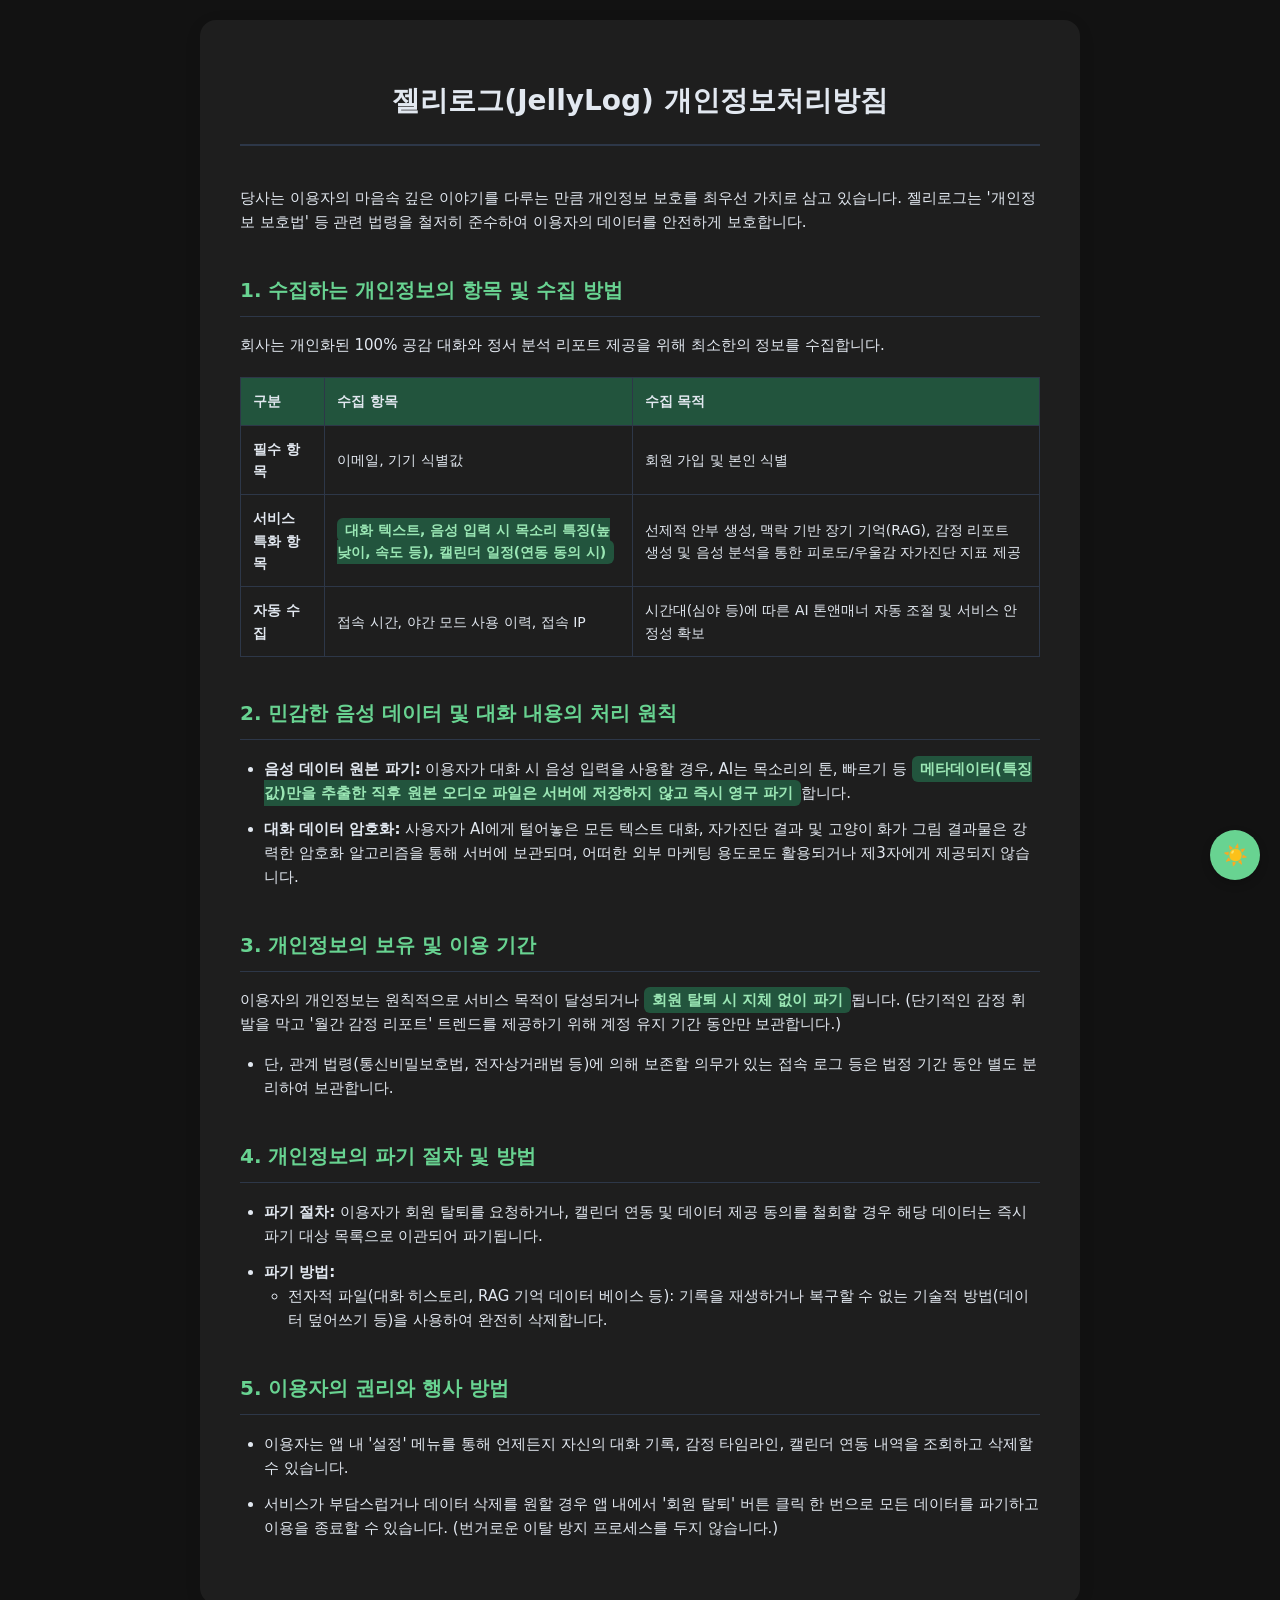
==== privacy.html @ 8bd74196 "footer 추가" ====
<!DOCTYPE html>
<html lang="ko">
<head>
    <meta charset="UTF-8">
    <meta name="viewport" content="width=device-width, initial-scale=1.0">
    <title>젤리로그(JellyLog) 개인정보처리방침</title>
    <style>
        :root {
            --bg-color: #f7f9fc;
            --container-bg: #ffffff;
            --text-main: #2d3748;
            --text-muted: #718096;
            --accent: #48bb78;
            --border-color: #e2e8f0;
            --highlight-bg: #f0fff4;
            --highlight-text: #276749;
        }

        [data-theme="dark"] {
            --bg-color: #121212;
            --container-bg: #1e1e1e;
            --text-main: #e2e8f0;
            --text-muted: #a0aec0;
            --accent: #68d391;
            --border-color: #2d3748;
            --highlight-bg: #22543d;
            --highlight-text: #9ae6b4;
        }

        body {
            font-family: 'Pretendard', -apple-system, BlinkMacSystemFont, system-ui, Roboto, 'Helvetica Neue', 'Segoe UI', 'Apple SD Gothic Neo', 'Noto Sans KR', 'Malgun Gothic', sans-serif;
            line-height: 1.6;
            color: var(--text-main);
            background-color: var(--bg-color);
            padding: 20px;
            margin: 0;
            transition: all 0.3s ease;
        }

        .container {
            max-width: 800px;
            margin: 0 auto;
            background: var(--container-bg);
            padding: 40px;
            border-radius: 16px;
            box-shadow: 0 4px 20px rgba(0,0,0,0.05);
            transition: all 0.3s ease;
        }

        h1 {
            text-align: center;
            color: var(--text-main);
            border-bottom: 2px solid var(--border-color);
            padding-bottom: 20px;
            margin-bottom: 40px;
            font-size: 28px;
            font-weight: 700;
        }

        h2 {
            color: var(--accent);
            margin-top: 40px;
            border-bottom: 1px solid var(--border-color);
            padding-bottom: 10px;
            font-size: 20px;
            font-weight: 600;
        }

        p, li {
            font-size: 15px;
            color: var(--text-main);
            margin-bottom: 12px;
        }

        ul {
            padding-left: 24px;
            margin-bottom: 24px;
        }

        .highlight {
            background-color: var(--highlight-bg);
            color: var(--highlight-text);
            padding: 4px 8px;
            border-radius: 6px;
            font-weight: 600;
        }

        table {
            width: 100%;
            border-collapse: collapse;
            margin: 20px 0;
            font-size: 14px;
        }

        th, td {
            border: 1px solid var(--border-color);
            padding: 12px;
            text-align: left;
            color: var(--text-main);
        }

        th {
            background-color: var(--highlight-bg);
            font-weight: 600;
        }

        .theme-toggle {
            position: fixed;
            bottom: 20px;
            right: 20px;
            background-color: var(--accent);
            color: #fff;
            border: none;
            border-radius: 50%;
            width: 50px;
            height: 50px;
            cursor: pointer;
            box-shadow: 0 4px 10px rgba(0,0,0,0.2);
            font-size: 20px;
            display: flex;
            align-items: center;
            justify-content: center;
            transition: transform 0.2s;
        }

        .theme-toggle:hover {
            transform: scale(1.1);
        }
    </style>
</head>
<body data-theme="dark"> <!-- 앱 기획에 맞춰 야간(다크) 모드를 기본값으로 적용 -->
    <div class="container">
        <h1>젤리로그(JellyLog) 개인정보처리방침</h1>
        <p>당사는 이용자의 마음속 깊은 이야기를 다루는 만큼 개인정보 보호를 최우선 가치로 삼고 있습니다. 젤리로그는 '개인정보 보호법' 등 관련 법령을 철저히 준수하여 이용자의 데이터를 안전하게 보호합니다.</p>
        
        <h2>1. 수집하는 개인정보의 항목 및 수집 방법</h2>
        <p>회사는 개인화된 100% 공감 대화와 정서 분석 리포트 제공을 위해 최소한의 정보를 수집합니다.</p>
        <table>
            <thead>
                <tr>
                    <th>구분</th>
                    <th>수집 항목</th>
                    <th>수집 목적</th>
                </tr>
            </thead>
            <tbody>
                <tr>
                    <td><strong>필수 항목</strong></td>
                    <td>이메일, 기기 식별값</td>
                    <td>회원 가입 및 본인 식별</td>
                </tr>
                <tr>
                    <td><strong>서비스 특화 항목</strong></td>
                    <td><span class="highlight">대화 텍스트, 음성 입력 시 목소리 특징(높낮이, 속도 등), 캘린더 일정(연동 동의 시)</span></td>
                    <td>선제적 안부 생성, 맥락 기반 장기 기억(RAG), 감정 리포트 생성 및 음성 분석을 통한 피로도/우울감 자가진단 지표 제공</td>
                </tr>
                <tr>
                    <td><strong>자동 수집</strong></td>
                    <td>접속 시간, 야간 모드 사용 이력, 접속 IP</td>
                    <td>시간대(심야 등)에 따른 AI 톤앤매너 자동 조절 및 서비스 안정성 확보</td>
                </tr>
            </tbody>
        </table>
        
        <h2>2. 민감한 음성 데이터 및 대화 내용의 처리 원칙</h2>
        <ul>
            <li><strong>음성 데이터 원본 파기:</strong> 이용자가 대화 시 음성 입력을 사용할 경우, AI는 목소리의 톤, 빠르기 등 <span class="highlight">메타데이터(특징값)만을 추출한 직후 원본 오디오 파일은 서버에 저장하지 않고 즉시 영구 파기</span>합니다.</li>
            <li><strong>대화 데이터 암호화:</strong> 사용자가 AI에게 털어놓은 모든 텍스트 대화, 자가진단 결과 및 고양이 화가 그림 결과물은 강력한 암호화 알고리즘을 통해 서버에 보관되며, 어떠한 외부 마케팅 용도로도 활용되거나 제3자에게 제공되지 않습니다.</li>
        </ul>
        
        <h2>3. 개인정보의 보유 및 이용 기간</h2>
        <p>이용자의 개인정보는 원칙적으로 서비스 목적이 달성되거나 <span class="highlight">회원 탈퇴 시 지체 없이 파기</span>됩니다. (단기적인 감정 휘발을 막고 '월간 감정 리포트' 트렌드를 제공하기 위해 계정 유지 기간 동안만 보관합니다.)</p>
        <ul>
            <li>단, 관계 법령(통신비밀보호법, 전자상거래법 등)에 의해 보존할 의무가 있는 접속 로그 등은 법정 기간 동안 별도 분리하여 보관합니다.</li>
        </ul>
        
        <h2>4. 개인정보의 파기 절차 및 방법</h2>
        <ul>
            <li><strong>파기 절차:</strong> 이용자가 회원 탈퇴를 요청하거나, 캘린더 연동 및 데이터 제공 동의를 철회할 경우 해당 데이터는 즉시 파기 대상 목록으로 이관되어 파기됩니다.</li>
            <li><strong>파기 방법:</strong> 
                <ul>
                    <li>전자적 파일(대화 히스토리, RAG 기억 데이터 베이스 등): 기록을 재생하거나 복구할 수 없는 기술적 방법(데이터 덮어쓰기 등)을 사용하여 완전히 삭제합니다.</li>
                </ul>
            </li>
        </ul>
        
        <h2>5. 이용자의 권리와 행사 방법</h2>
        <ul>
            <li>이용자는 앱 내 '설정' 메뉴를 통해 언제든지 자신의 대화 기록, 감정 타임라인, 캘린더 연동 내역을 조회하고 삭제할 수 있습니다.</li>
            <li>서비스가 부담스럽거나 데이터 삭제를 원할 경우 앱 내에서 '회원 탈퇴' 버튼 클릭 한 번으로 모든 데이터를 파기하고 이용을 종료할 수 있습니다. (번거로운 이탈 방지 프로세스를 두지 않습니다.)</li>
        </ul>
    </div>

    <button class="theme-toggle" onclick="toggleTheme()" aria-label="Toggle Light/Dark Mode">☀️</button>

    <script>
        function toggleTheme() {
            const body = document.body;
            const currentTheme = body.getAttribute('data-theme');
            const btn = document.querySelector('.theme-toggle');
            
            if (currentTheme === 'dark') {
                body.removeAttribute('data-theme');
                btn.textContent = '🌙';
            } else {
                body.setAttribute('data-theme', 'dark');
                btn.textContent = '☀️';
            }
        }
    </script>
</body>
</html>
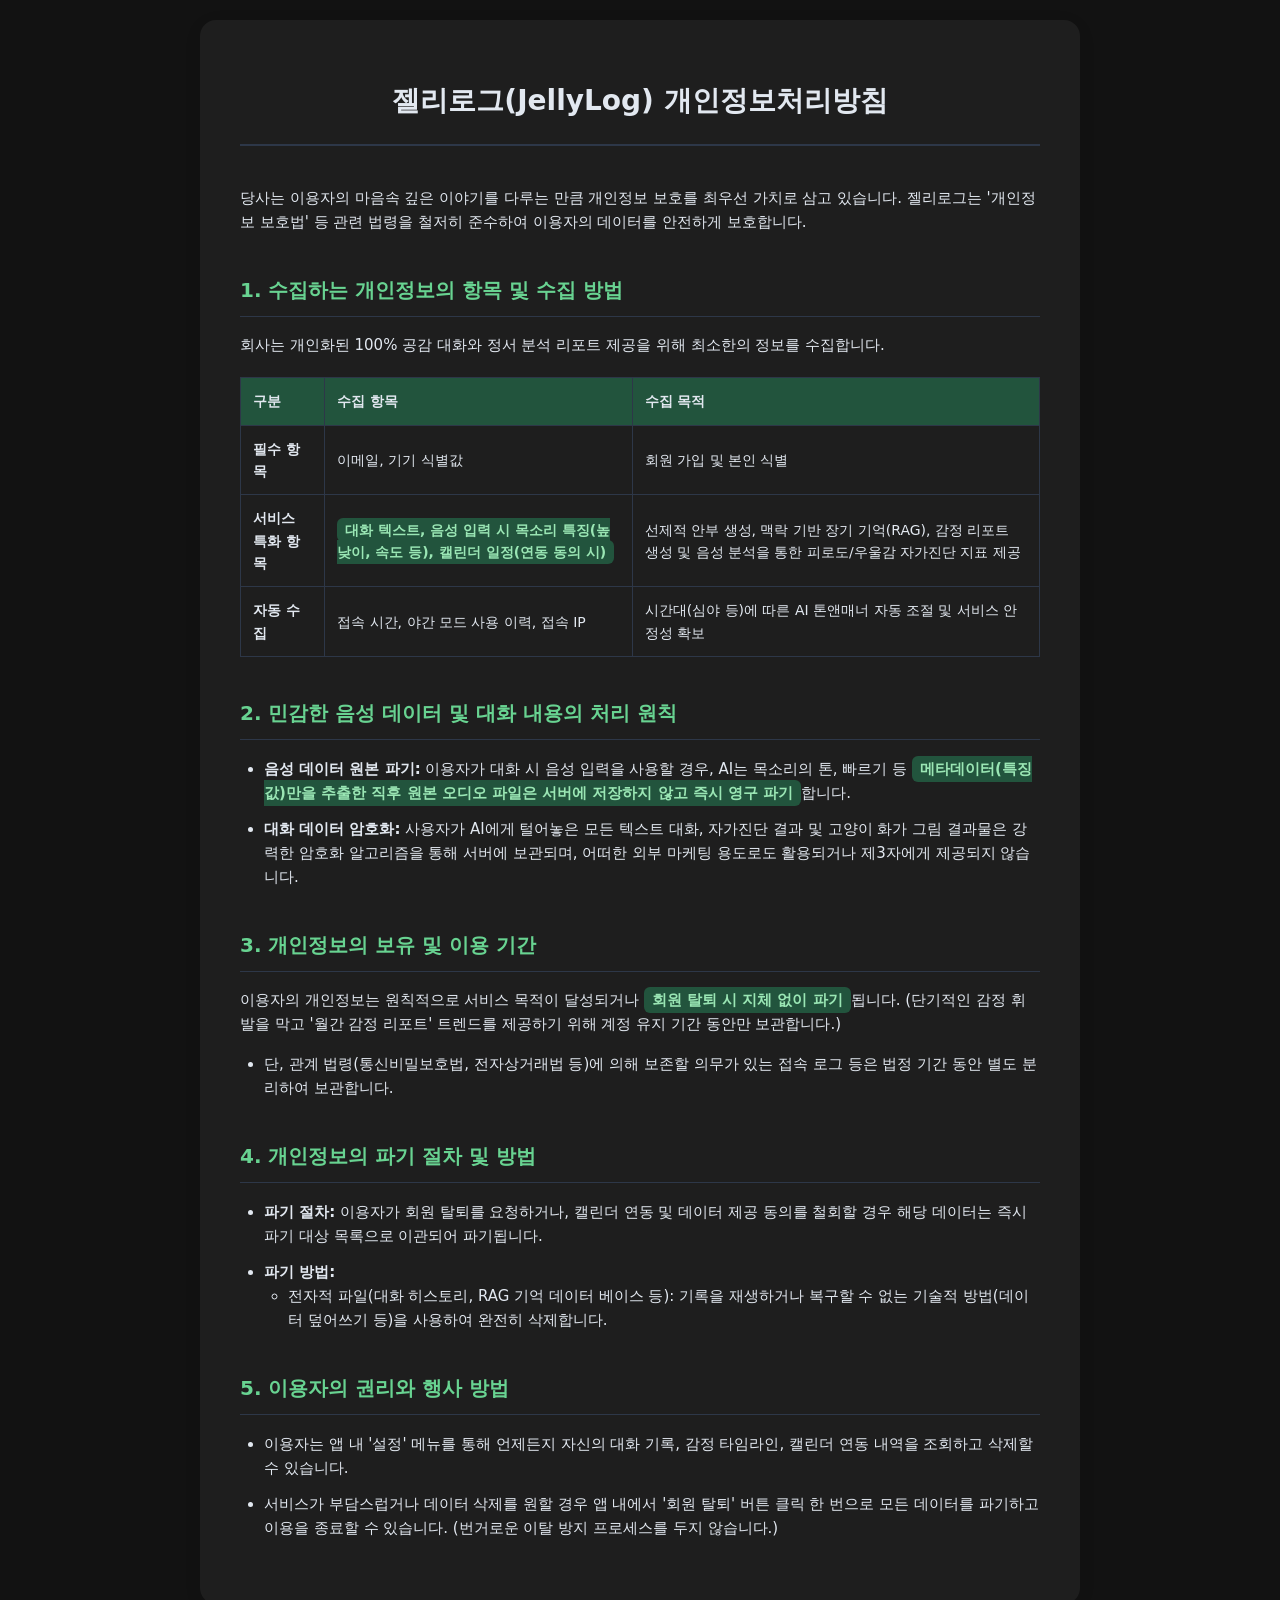
==== commit 9e7a42d6: "내용 수정" ====
--- a/privacy.html
+++ b/privacy.html
@@ -191,7 +191,7 @@
         </ul>
     </div>
 
-    <button class="theme-toggle" onclick="toggleTheme()" aria-label="Toggle Light/Dark Mode">☀️</button>
+    <!-- <button class="theme-toggle" onclick="toggleTheme()" aria-label="Toggle Light/Dark Mode">☀️</button>
 
     <script>
         function toggleTheme() {
@@ -207,6 +207,6 @@
                 btn.textContent = '☀️';
             }
         }
-    </script>
+    </script> -->
 </body>
 </html>
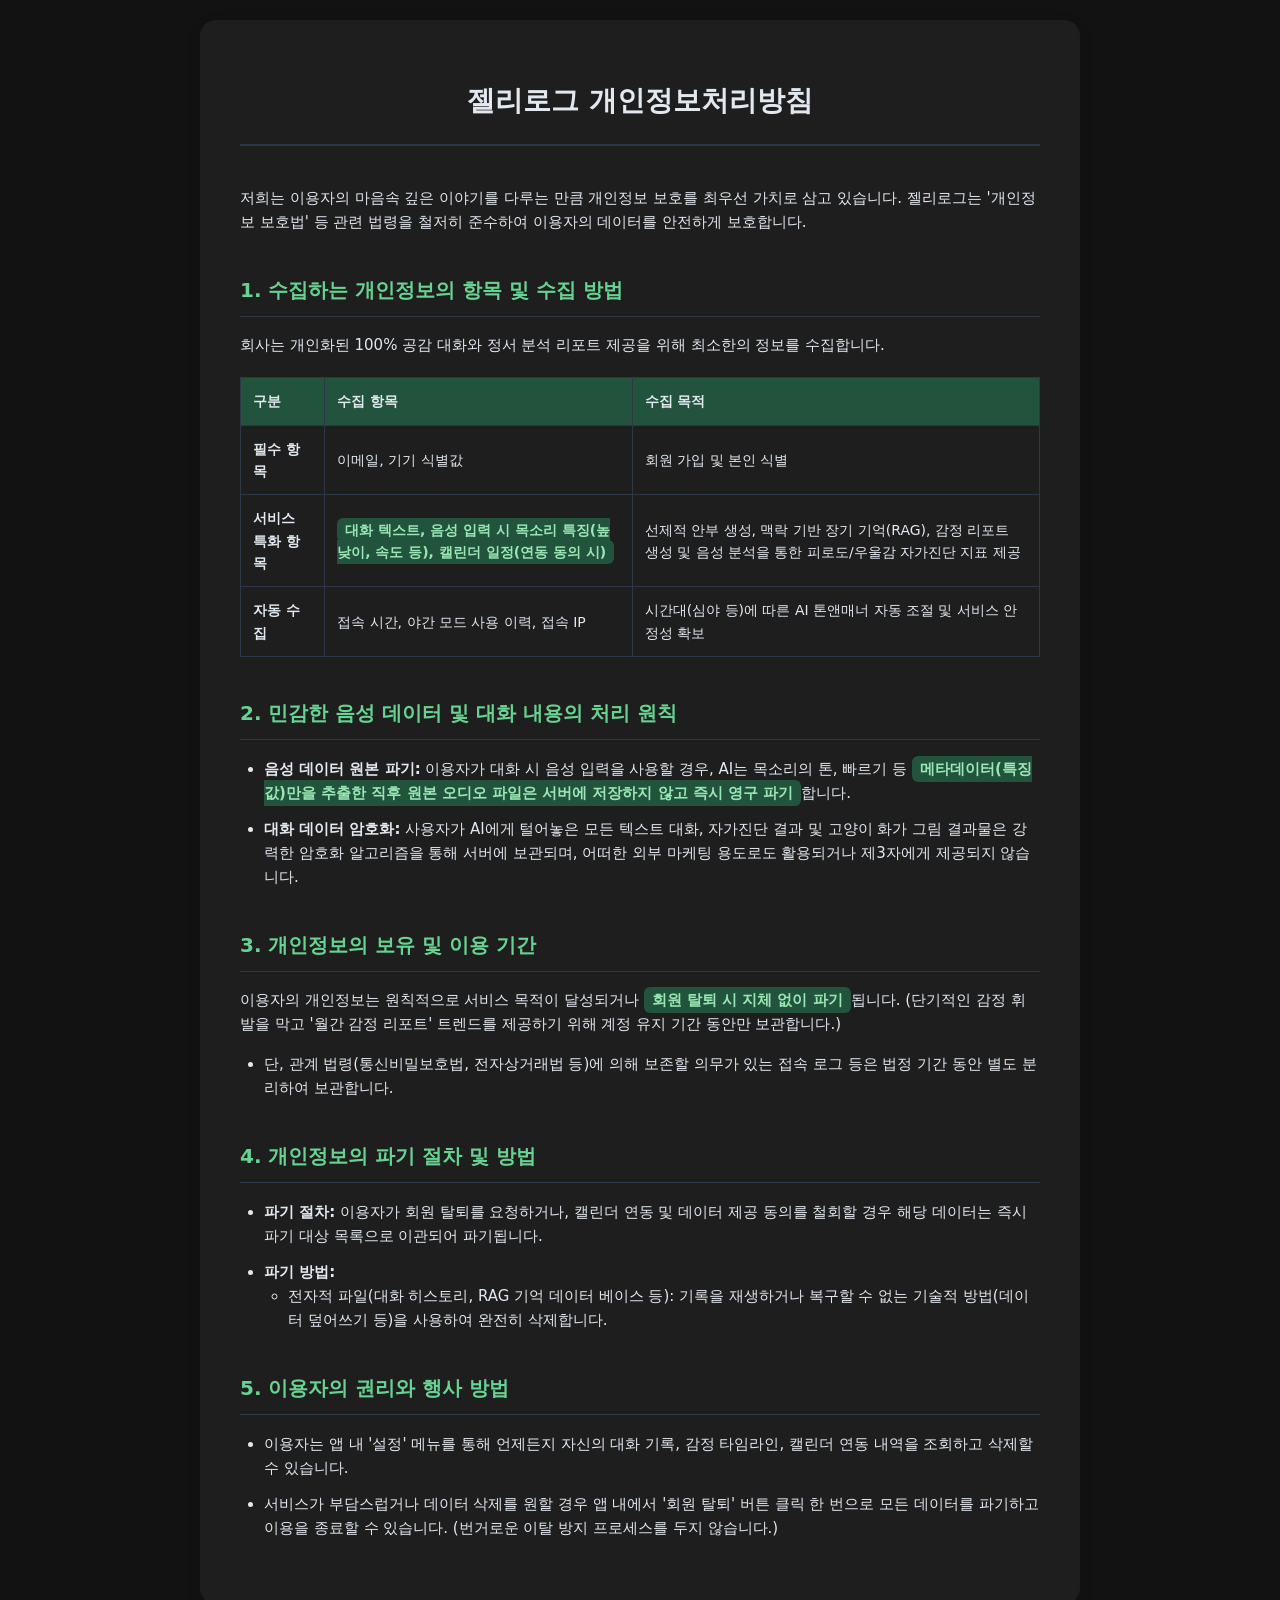
==== commit 74fa9b63: "내용 수정" ====
--- a/privacy.html
+++ b/privacy.html
@@ -130,8 +130,8 @@
 </head>
 <body data-theme="dark"> <!-- 앱 기획에 맞춰 야간(다크) 모드를 기본값으로 적용 -->
     <div class="container">
-        <h1>젤리로그(JellyLog) 개인정보처리방침</h1>
-        <p>당사는 이용자의 마음속 깊은 이야기를 다루는 만큼 개인정보 보호를 최우선 가치로 삼고 있습니다. 젤리로그는 '개인정보 보호법' 등 관련 법령을 철저히 준수하여 이용자의 데이터를 안전하게 보호합니다.</p>
+        <h1>젤리로그 개인정보처리방침</h1>
+        <p>저희는 이용자의 마음속 깊은 이야기를 다루는 만큼 개인정보 보호를 최우선 가치로 삼고 있습니다. 젤리로그는 '개인정보 보호법' 등 관련 법령을 철저히 준수하여 이용자의 데이터를 안전하게 보호합니다.</p>
         
         <h2>1. 수집하는 개인정보의 항목 및 수집 방법</h2>
         <p>회사는 개인화된 100% 공감 대화와 정서 분석 리포트 제공을 위해 최소한의 정보를 수집합니다.</p>
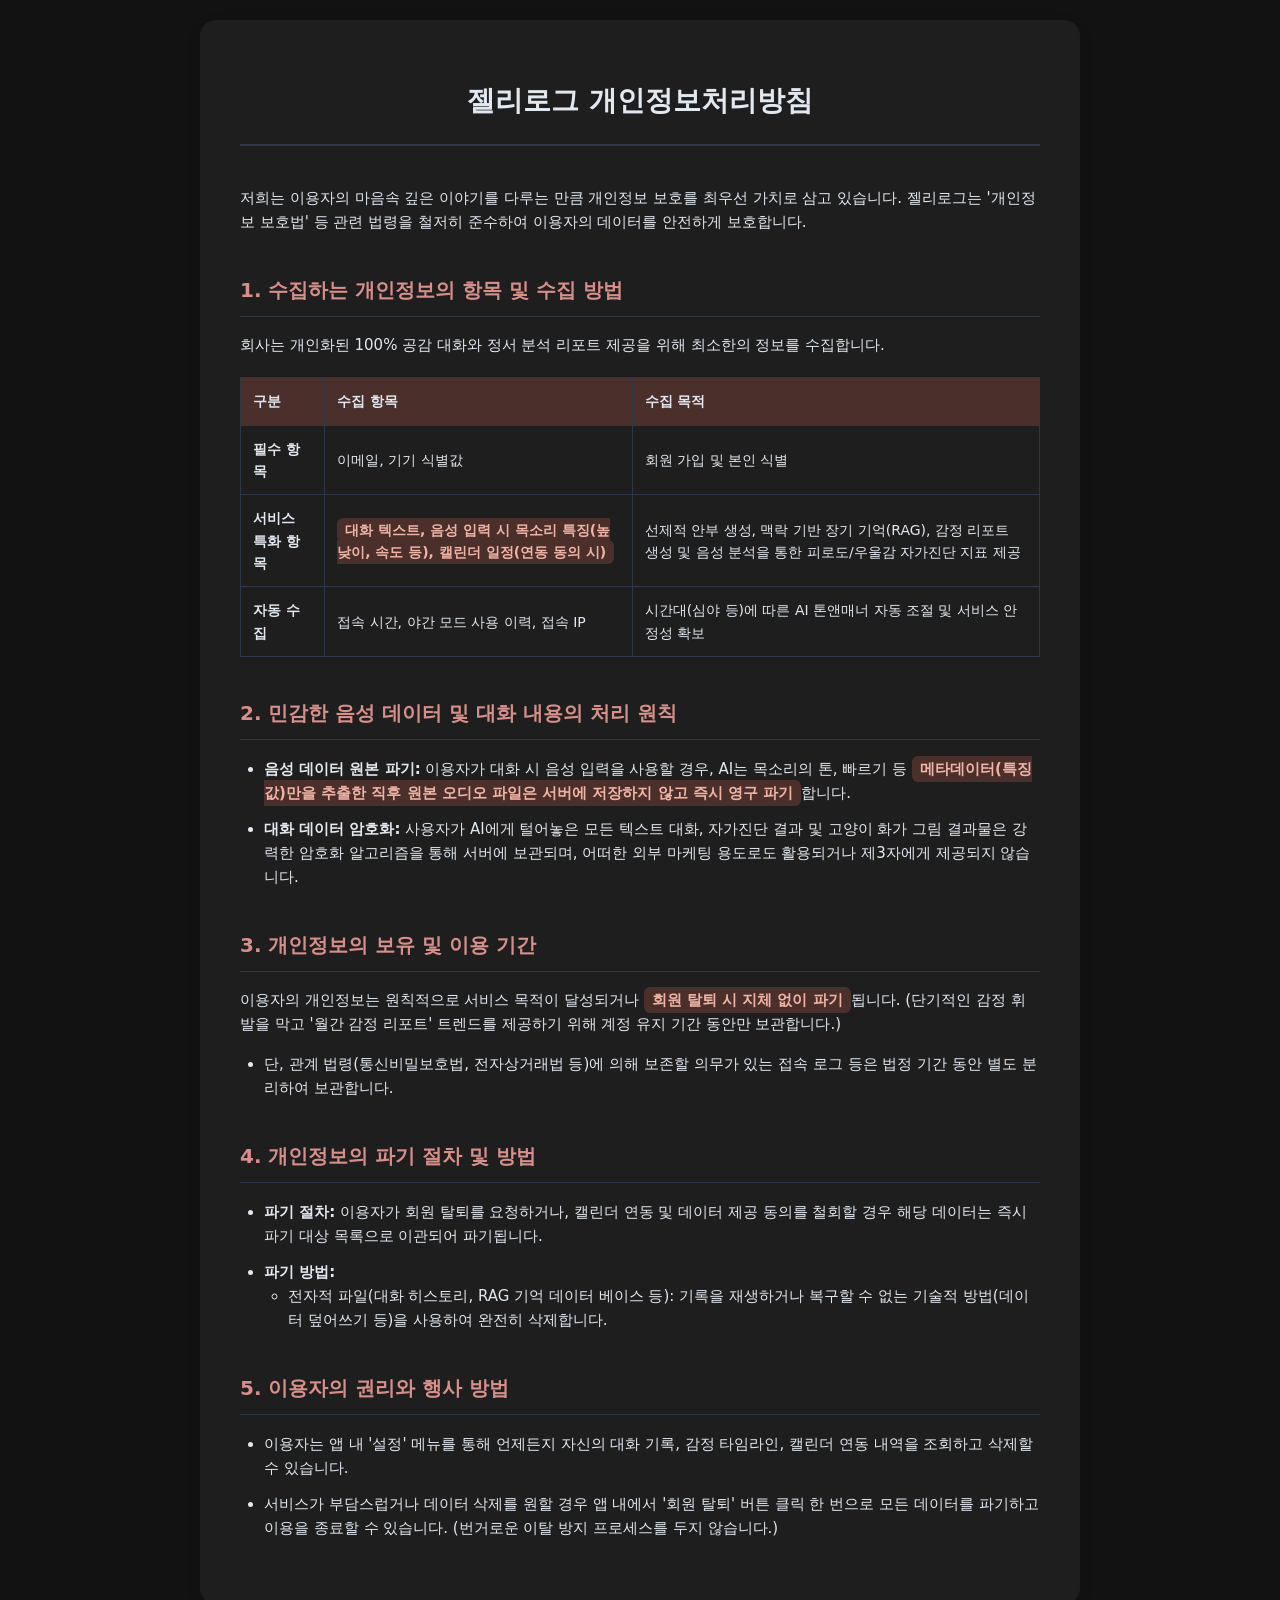
==== commit 7b3b0b19: "이용약관 등 변경" ====
--- a/privacy.html
+++ b/privacy.html
@@ -10,10 +10,10 @@
             --container-bg: #ffffff;
             --text-main: #2d3748;
             --text-muted: #718096;
-            --accent: #48bb78;
+            --accent: #cc8c56;
             --border-color: #e2e8f0;
-            --highlight-bg: #f0fff4;
-            --highlight-text: #276749;
+            --highlight-bg: #fdf1ec;
+            --highlight-text: #a95545;
         }
 
         [data-theme="dark"] {
@@ -21,10 +21,10 @@
             --container-bg: #1e1e1e;
             --text-main: #e2e8f0;
             --text-muted: #a0aec0;
-            --accent: #68d391;
+            --accent: #d68f89;
             --border-color: #2d3748;
-            --highlight-bg: #22543d;
-            --highlight-text: #9ae6b4;
+            --highlight-bg: #4a2f2b;
+            --highlight-text: #f0b4a7;
         }
 
         body {
@@ -209,4 +209,4 @@
         }
     </script> -->
 </body>
-</html>+</html>
